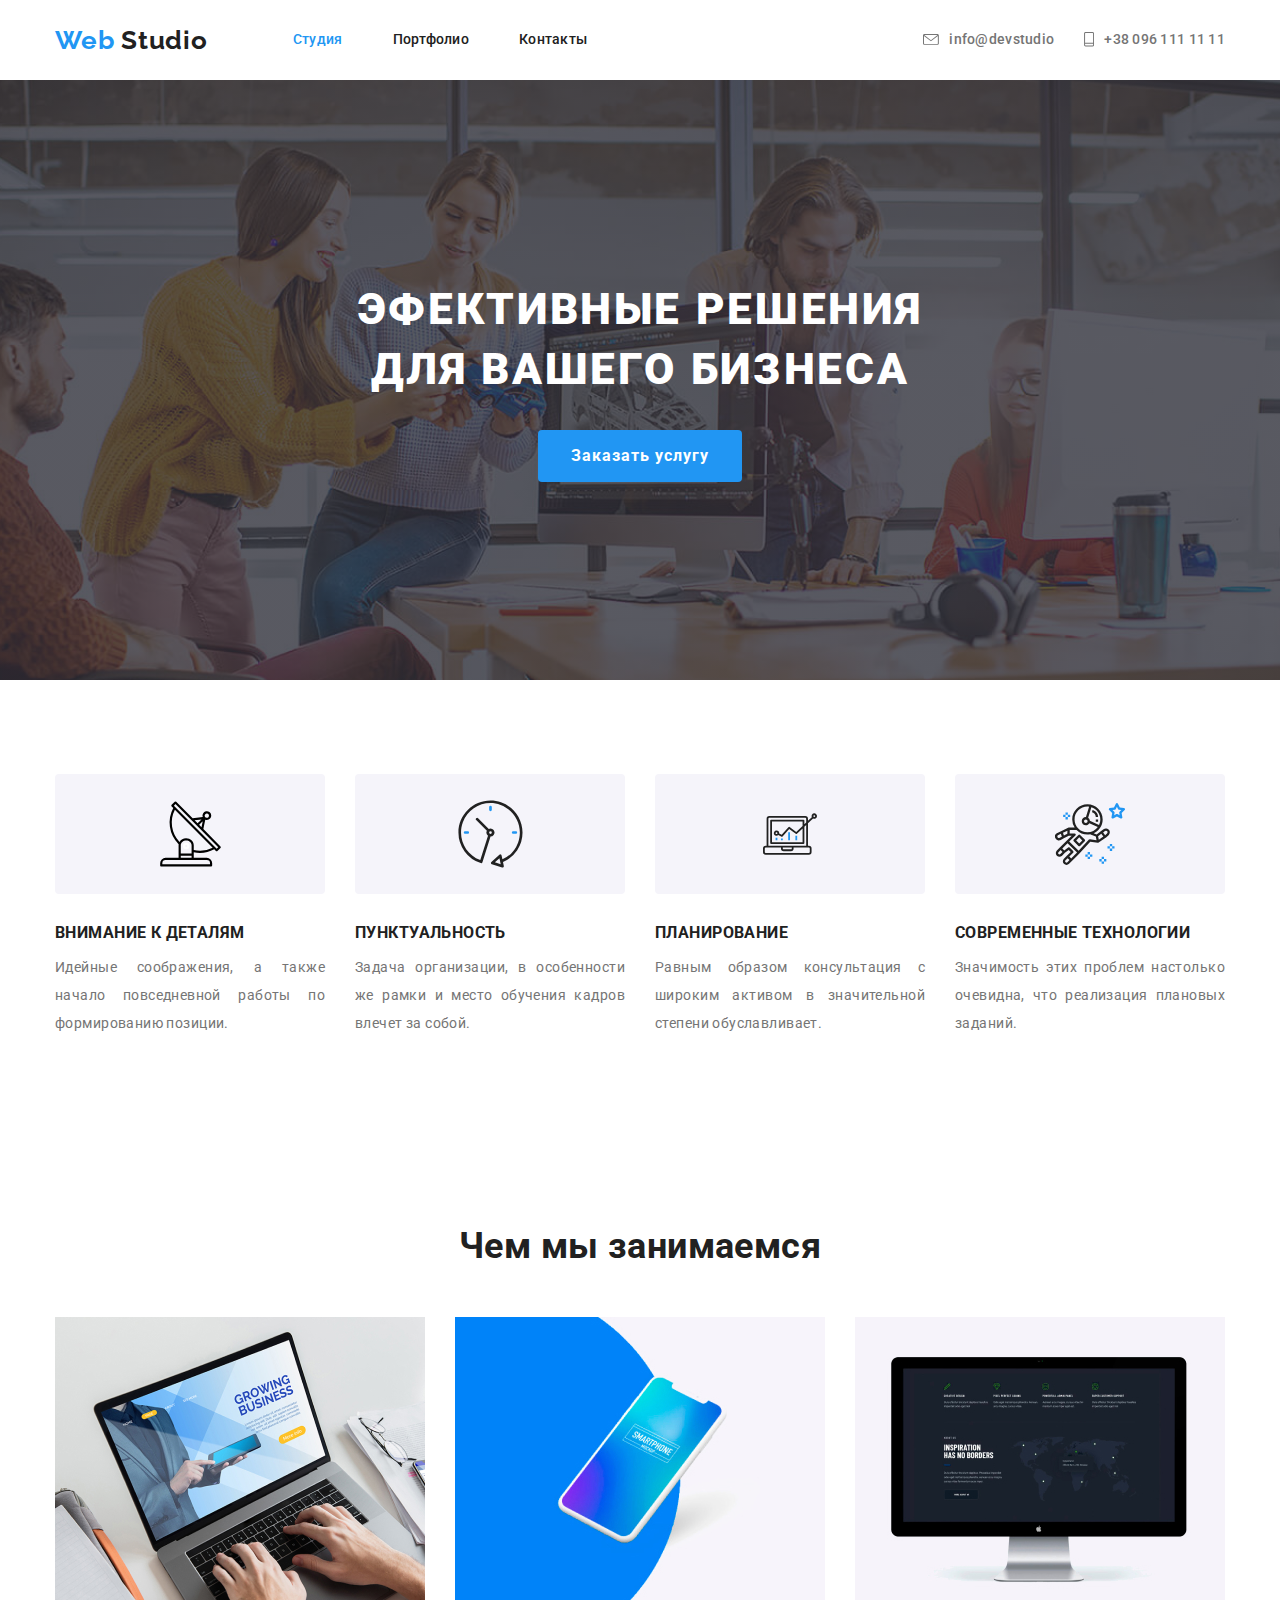
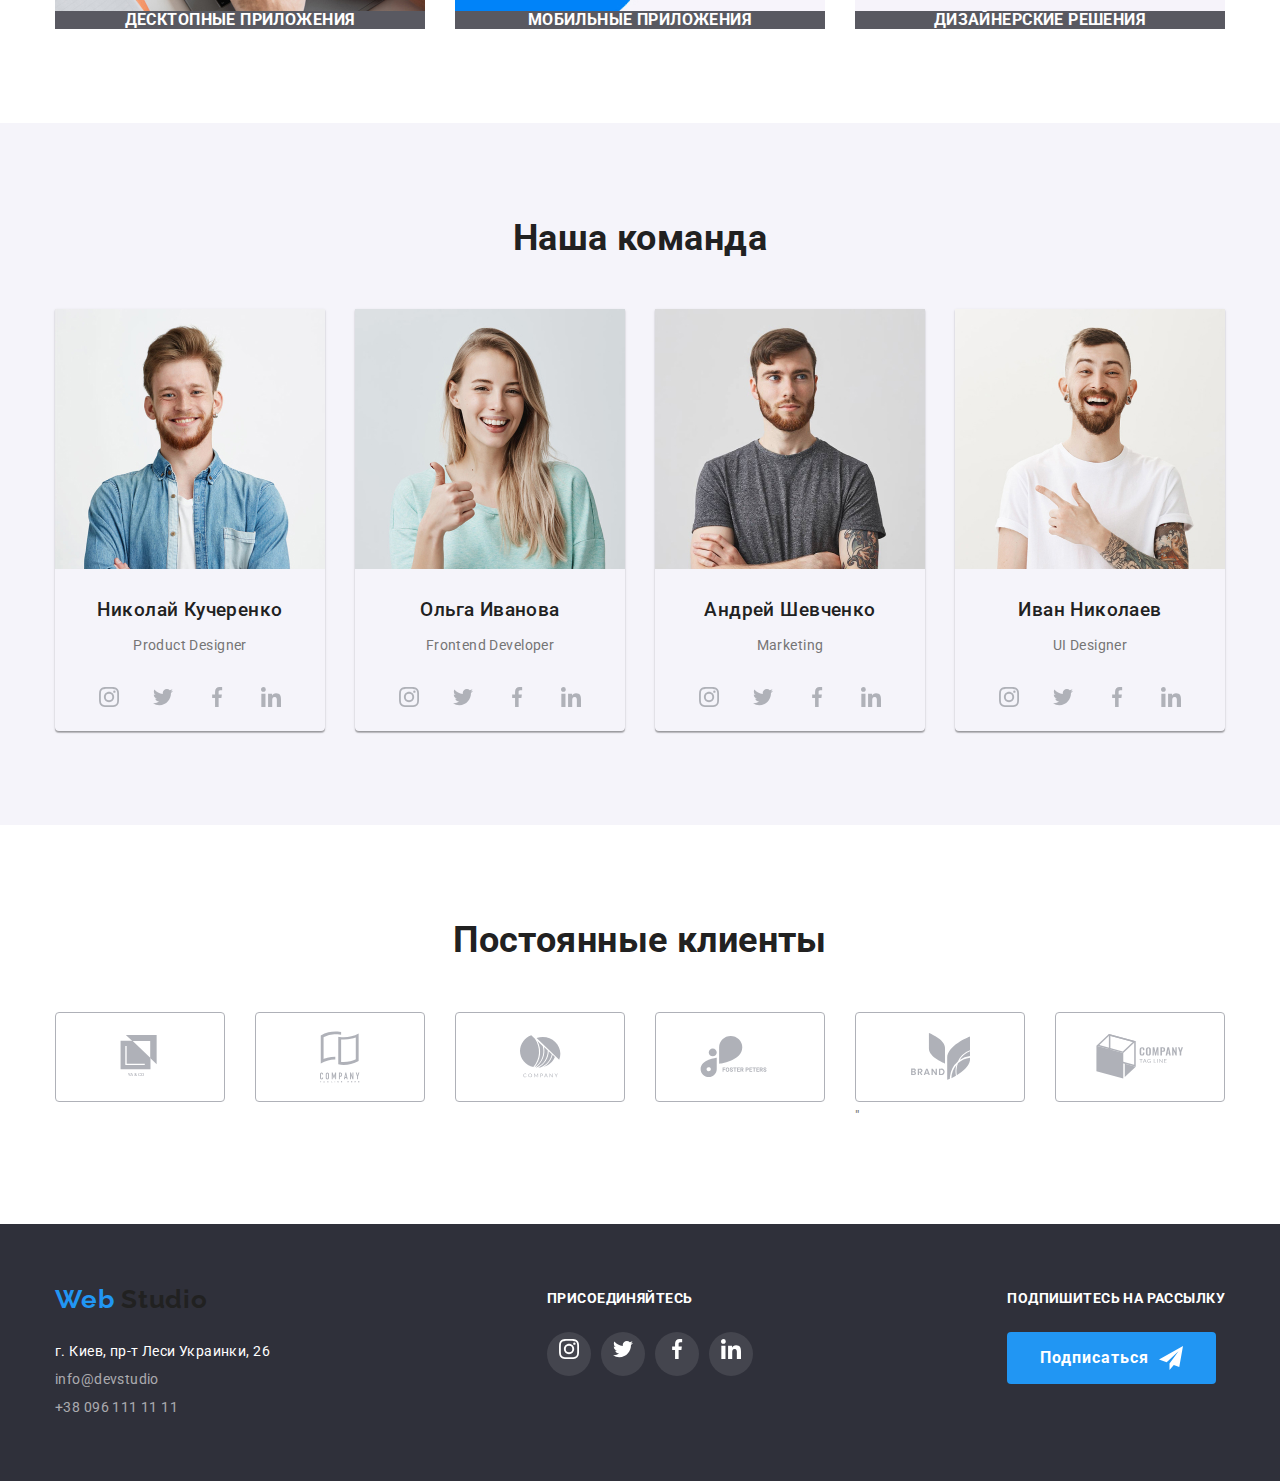
==== index.html @ 71589975 "Работа с растровой и векторной графикой" ====
<!DOCTYPE html>
<html lang="ru">
  <head>
    <meta charset="UTF-8" />
    <meta name="viewport" content="width=device-width, initial-scale=1.0" />
    <title>Document</title>
    <link
      href="https://fonts.googleapis.com/css2?family=Raleway:wght@700&family=Roboto:wght@400;500;700;900&display=swap"
      rel="stylesheet"
    />
    <link
      rel="stylesheet"
      href="https://cdnjs.cloudflare.com/ajax/libs/modern-normalize/0.6.0/modern-normalize.min.css"
    />
    <link rel="stylesheet" href="./css/styles.css" />
  </head>
  <body>
    <header class="page-header">
      <div class="container-nav">
        <nav class="nav-display">
          <a href="./index.html" class="logo"
            ><span class="logo-accent">Web</span> Studio</a
          >
          <ul class="site-nav list">
            <li class="item">
              <a href="./index.html" class="link current">Студия</a>
            </li>
            <li class="item">
              <a href="./portfolio.html" class="link">Портфолио</a>
            </li>
            <li class="item"><a href="" class="link">Контакты</a></li>
          </ul>
        </nav>

        <ul class="connect list">
          <li class="item-connect">
            <a href="mailto:info@devstudio" class="connect-link">
              <svg class="con-icon" width="16" height="11">
                <use href="./img/symbol-defs.svg#icon-envelope"></use>
              </svg>
              info@devstudio
            </a>
          </li>
          <li class="item-connect">
            <a href="tel:+380961111111" class="connect-link">
              <svg class="con-icon" width="10" height="15">
                <use href="./img/symbol-defs.svg#icon-vector"></use>
              </svg>
              +38 096 111 11 11
            </a>
          </li>
        </ul>
      </div>
    </header>

    <main>
      <section class="hero">
        <h1 class="hero-title">
          ЭФЕКТИВНЫЕ РЕШЕНИЯ<br />
          ДЛЯ ВАШЕГО БИЗНЕСА
        </h1>
        <a href="" class="button">Заказать услугу</a>
      </section>

      <section class="section">
        <div class="container">
          
         <h2 class="visually-hidden">НАШИ ПРИНЦИПЫ</h2>
          <ul class="principles list">
            <li class="item">
              <div class="principles-rectangle">
              <svg width="65" height="70">
                <use href="./img/symbol-defs.svg#icon-antenna1"></use>
              </svg>
              </div>
              <!--<a href="" class="button-principles"
                ><img src="./img/antenna1.svg" alt="Иконка антены"
              /></a>-->
              <h3 class="principles-title">ВНИМАНИЕ К ДЕТАЛЯМ</h3>
              <p class="paragraph-justify">
                Идейные соображения, а также начало повседневной работы по
                формированию позиции.
              </p>
            </li>

            <li class="item">
              <div class="principles-rectangle">
                <svg width="67" height="70">
                  <use href="./img/symbol-defs.svg#icon-clock1" width="67" height="70"></use>
                </svg>
              </div>
              <!--<a href="" class="button-principles"
                ><img src="./img/clock1.svg" alt="Иконка часов"
              /></a>-->
              <h3 class="principles-title">ПУНКТУАЛЬНОСТЬ</h3>
              <p class="paragraph-justify">
                Задача организации, в особенности же рамки и место обучения
                кадров влечет за собой.
              </p>
            </li>

            <li class="item">
              <div class="principles-rectangle">
                <svg width="70" height="54">
                  <use href="./img/symbol-defs.svg#icon-diagram1"></use>
                </svg>
              </div>
              <!--<a href="" class="button-principles"
                ><img src="./img/diagram1.svg" alt="Иконка графика"
              /></a>-->
              <h3 class="principles-title">ПЛАНИРОВАНИЕ</h3>
              <p class="paragraph-justify">
                Равным образом консультация с широким активом в значительной
                степени обуславливает.
              </p>
            </li>
            <li class="item">
              <div class="principles-rectangle">
                <svg width="70" height="70">
                  <use href="./img/symbol-defs.svg#icon-astronaut1"></use>
                </svg>
              </div>
              <!--<a href="" class="button-principles"
                ><img src="./img/astronaut1.svg" alt="Иконка астронавта"
              /></a>-->
              <h3 class="principles-title">СОВРЕМЕННЫЕ ТЕХНОЛОГИИ</h3>
              <p class="paragraph-justify">
                Значимость этих проблем настолько очевидна, что реализация
                плановых заданий.
              </p>
            </li>
          </ul>
        </div>
      </section>

      <section class="section">
        <div class="container">
          <h2 class="section-title">Чем мы занимаемся</h2>

          <ul class="task list">
            <li class="item">
              <img
                src="./img/leptop.jpg"
                alt="Изображение компьютера"
                width="370"
              />
              <h3 class="task-title">ДЕСКТОПНЫЕ ПРИЛОЖЕНИЯ</h3>
            </li>
            <li class="item">
              <img
                src="./img/smartfone.jpg"
                alt="Изображение смартфона"
                width="370"
              />
              <h3 class="task-title">МОБИЛЬНЫЕ ПРИЛОЖЕНИЯ</h3>
            </li>
            <li class="item">
              <img
                src="./img/desktop.jpg"
                alt="Изображение монитора"
                width="370"
              />
              <h3 class="task-title">ДИЗАЙНЕРСКИЕ РЕШЕНИЯ</h3>
            </li>
          </ul>
        </div>
      </section>
      <div class="grey">
      <section class="section">
        
        <div class="container">
          <h2 class="section-title">Наша команда</h2>

          <ul class="employees list">
            <li class="item">
              <img
                src="./img/nikolay-kucherenko.jpg"
                alt="Фото Николая Кучеренко"
                width="270"
              />
              <h3 class="employees-title">Николай Кучеренко</h3>
              <p class="paragraph" lang="en">Product Designer</p>

              <ul class="social list">
                <li class="icon-fone">
                  <svg class="icon-social">
                    <use href="./img/symbol-defs.svg#icon-instagram"></use>
                  </svg>
                </li>
                <li class="icon-fone">
                  <svg class="icon-social">
                    <use href="./img/symbol-defs.svg#icon-twitter"></use>
                  </svg>
                </li>
                <li class="icon-fone">
                  <svg class="icon-social">
                    <use href="./img/symbol-defs.svg#icon-facebook"></use>
                  </svg>
                </li>
                <li class="icon-fone">
                  <svg class="icon-social">
                    <use href="./img/symbol-defs.svg#icon-linkedin"></use>
                  </svg>
                </li>
              </ul>
            </li>
            <li class="item">
              <img
                src="./img/olga_ivanova.jpg"
                alt="Фото Ольги Ивановой"
                width="270"
              />
              <h3 class="employees-title">Ольга Иванова</h3>
              <p class="paragraph" lang="en">Frontend Developer</p>
              <ul class="social list">
                <li class="icon-fone">
                  <svg class="icon-social">
                    <use href="./img/symbol-defs.svg#icon-instagram"></use>
                  </svg>
                </li>
                <li class="icon-fone">
                  <svg class="icon-social">
                    <use href="./img/symbol-defs.svg#icon-twitter"></use>
                  </svg>
                </li>
                <li class="icon-fone">
                  <svg class="icon-social">
                    <use href="./img/symbol-defs.svg#icon-facebook"></use>
                  </svg>
                </li>
                <li class="icon-fone">
                  <svg class="icon-social">
                    <use href="./img/symbol-defs.svg#icon-linkedin"></use>
                  </svg>
                </li>
              </ul>
            </li>
            <li class="item">
              <img
                src="./img/andrey_shevchenko.jpg"
                alt="Фото Андрея Шевченко"
                width="270"
              />
              <h3 class="employees-title">Андрей Шевченко</h3>
              <p class="paragraph" lang="en">Marketing</p>
              <ul class="social list">
                <li class="icon-fone">
                  <svg class="icon-social">
                    <use href="./img/symbol-defs.svg#icon-instagram"></use>
                  </svg>
                </li>
                <li class="icon-fone">
                  <svg class="icon-social">
                    <use href="./img/symbol-defs.svg#icon-twitter"></use>
                  </svg>
                </li>
                <li class="icon-fone">
                  <svg class="icon-social">
                    <use href="./img/symbol-defs.svg#icon-facebook"></use>
                  </svg>
                </li>
                <li class="icon-fone">
                  <svg class="icon-social">
                    <use href="./img/symbol-defs.svg#icon-linkedin"></use>
                  </svg>
                </li>
              </ul>
            </li>
            <li class="item">
              <img
                src="./img/ivan_nikolayev.jpg"
                alt="Фото Ивана Николаева"
                width="270"
              />
              <h3 lang="en" class="employees-title">Иван Николаев</h3>
              <p class="paragraph" lang="en">UI Designer</p>
              <ul class="social list">
                <li class="icon-fone">
                  <svg class="icon-social">
                    <use href="./img/symbol-defs.svg#icon-instagram"></use>
                  </svg>
                </li>
                <li class="icon-fone">
                  <svg class="icon-social">
                    <use href="./img/symbol-defs.svg#icon-twitter"></use>
                  </svg>
                </li>
                <li class="icon-fone">
                  <svg class="icon-social">
                    <use href="./img/symbol-defs.svg#icon-facebook"></use>
                  </svg>
                </li>
                <li class="icon-fone">
                  <svg class="icon-social">
                    <use href="./img/symbol-defs.svg#icon-linkedin"></use>
                  </svg>
                </li>
              </ul>
            </li>
          </ul>
      </div>
    </div>
      </section>

      <section class="section">
        <div class="container">
          <h2 class="section-title">Постоянные клиенты</h2>
          <ul class="clients list">
            <li>
              <a href="" class="button-clients"
                ><svg width="49" height="44">
                  <use href="./img/symbol-defs.svg#icon-logo1"></use>
                </svg>
              </a>
            </li>
            <li>
              <a href="" class="button-clients"
                ><svg width="40" height="52">
                  <use href="./img/symbol-defs.svg#icon-logo2"></use>
                </svg>
              </a>
            </li>
            <li>
              <a href="" class="button-clients"
                ><svg width="41" height="43">
                  <use href="./img/symbol-defs.svg#icon-logo3"></use>
                </svg>
              </a>
            </li>
            <li>
              <a href="" class="button-clients"
                ><svg width="80" height="42">
                  <use href="./img/symbol-defs.svg#icon-logo4"></use>
                </svg>
              </a>
            </li>
            <li>
              <a href="" class="button-clients"
                ><svg width="59" height="47">
                  <use href="./img/symbol-defs.svg#icon-logo5"></use>
                </svg> </a
              >"
            </li>
            <li>
              <a href="" class="button-clients"
                ><svg width="88" height="45">
                  <use href="./img/symbol-defs.svg#icon-logo6"></use>
                </svg>
              </a>
            </li>
          </ul>
        </div>
      </div>
      </section>
    </main>
    <footer class="footer">
      <div class="container">
        <div class="footer-main">
          <div>
            <a href="./index.html" class="logo"><span class="logo-accent">Web</span> Studio</a>
            <ul class="list">
              <li>
                <span class="adress">г. Киев, пр-т Леси Украинки, 26</span>
              </li>
              <li>
                <a href="mailto:info@devstudio" class="email">info@devstudio</a>
              </li>
              <li>
                <a href="tel:+380961111111" class="telefone">+38 096 111 11 11</a>
              </li>
            </ul>
          </div>
          <div>
            <span class="footer-invitation">ПРИСОЕДИНЯЙТЕСЬ</span>
            <ul class="list links">
              <li class="fone-links">
                <a href="" aria-label="Ссылка на Instagram">
                  <svg class="icon-links">
                    <use href="./img/symbol-defs.svg#icon-instagram"></use>
                  </svg>
                </a>
              </li>
              <li class="fone-links"><a href="" aria-label="Ссылка на Twitter">
                <svg class="icon-links">
                  <use href="./img/symbol-defs.svg#icon-twitter"></use>
                </svg>
              </a></li>
              <li class="fone-links"><a href="" aria-label="Ссылка на Facebook">
                <svg class="icon-links">
                  <use href="./img/symbol-defs.svg#icon-facebook"></use>
                </svg>
              </a></li>
              <li class="fone-links"><a href="" aria-label="Ссылка на Linkedin">
                <svg class="icon-links">
                  <use href="./img/symbol-defs.svg#icon-linkedin"></use>
                </svg>
              </a></li>
            </ul>
          </div>
          <div>
            <span class="footer-invitation">ПОДПИШИТЕСЬ НА РАССЫЛКУ</span>
            <ul class="sign list">
              <li>
                <!--Разметка формы в дальнейшем -->
              </li>
              <li><a href="" class="button-footer">Подписаться
              <svg class="icon-arrow">
                <use href="./img/symbol-defs.svg#icon-arrow"></use>
              </svg>
            </a>
              </li>
            </ul>
          </div>
        </div>
        <!--<p class="copyright list">2020 | Developed by GoIT Students</p>-->
      </div>
    </footer>
  </body>
</html>
---- css/styles.css ----
/*
основной цвет текста #757575
вторичный цвет текста #21212
цвет текста email и номера телефона(футер) rgba(255, 255, 255, 0.6)
белый цвет текста #ffffff
цвет акцента теста/фона #2196f3
цвет фона хедера #FFFFFF
цвет фона мэйна основной #E5E5E5
цвет фона мейна вторичный #F5F4FA
цвет фона футера #2F303A
цвет фона кнопки #2196F3
цвет текста кнопки #FFFFFF
цыет фона соцсетей футера rgba(255, 255, 255, 0.1);
*/
:root {
  --primary-text-color: #757575;
  --title-text-color: #212121;
  --footer-text-color: rgba(255, 255, 255, 0.6);
  --accent-text-color: #2196f3;
  --white-text-color: #ffffff;
  --bg-color-header: #ffffff;
  --bg-primary-color-main: #e5e5e5;
  --bg-secondary-color-main: #f5f4fa;
  --bg-color-footer: #2f303a;
  --bg-color-button: #2196f3;
  --text-color-button: #ffffff;
  --bg-color-social-footer: rgba(255, 255, 255, 0.1);
}
html {
  box-sizing: border-box;
}
/*
*,
*::before,
*::after {
  box-sizing: inherit;
}
*/
body {
  margin: 0;
  /*временно, чтобы видеть белый текст*/
  background-color: (var(--bg-color-header));
  color: var(--primary-text-color);
  font-family: Roboto, sans-serif;
  font-weight: 400;
  font-size: 14px;
  line-height: 2;
  letter-spacing: 0.03em;
}

a {
  text-decoration: none;
}
.container {
  width: 1200px;
  padding-left: 15px;
  padding-right: 15px;
  margin: 0 auto;
  /*outline: 2px solid tomato;*/
}

img {
  display: block;
  max-width: 100%;
  height: auto;
}

/*Класс сброса свойст*/
.list {
  padding: 0;
  margin: 0;
  list-style: none;
}

.visually-hidden {
  position: absolute;
  width: 1px;
  height: 1px;
  margin: -1px;
  border: 0;
  padding: 0;
  clip: rect(0 0 0 0);
  overflow: hidden;
}

/*Хедер*/
/*Лого*/
.logo {
  margin-right: 85px;
  color: var(--title-text-color);
  font-family: Raleway, sans-serif;
  font-weight: 700;
  font-size: 26px;
  line-height: 1.19;
  letter-spacing: 0.03em;
  text-decoration: none;
}

/*Лого акцент*/
.logo .logo-accent {
  color: var(--accent-text-color);
}

.page-header .container-nav {
  display: flex;
  align-items: center;
  width: 1200px;
  padding-left: 15px;
  padding-right: 15px;
  margin: 0 auto;
  /*outline: 2px solid tomato;*/
}

.nav-display {
  display: flex;
  align-items: center;
}

.site-nav .item + .item {
  margin-left: 50px;
}
.site-nav {
  display: flex;
}

/*Навигация сайта*/
.site-nav .link {
  display: block;
  padding-top: 32px;
  padding-bottom: 32px;

  color: var(--title-text-color);
  font-weight: 500;
  line-height: 1.14;
  letter-spacing: 0.02em;
  text-decoration: none;
}
.site-nav .link:hover,
.site-nav .link:focus {
  color: var(--accent-text-color);
}

.site-nav .current {
  color: var(--accent-text-color);
}
/*Обратная связь (телефон, емейл)*/
.connect {
  display: flex;
  margin-left: auto;
  align-items: center;
}

.connect .item-connect + .item-connect {
  margin-left: 30px;
}

.connect-link {
  display: flex;
  align-items: center;
}

.item-connect .connect-link {
  color: var(--primary-text-color);
  font-weight: 500;
  line-height: 1.14;
  letter-spacing: 0.02em;
  text-decoration: none;
  align-items: center;
}
.con-icon {
  margin-right: 10px;
}
.connect-link:hover,
.connect-link:focus {
  --color3: #2196f3;
  --color6: #2196f3;
  color: var(--accent-text-color);
}

/*Мейн*/
/*Герой*/

.hero {
  display: block;
  max-width: 1600px;
  height: 600px;
  margin-left: auto;
  margin-right: auto;

  background-image: linear-gradient(
      to right,
      rgba(47, 48, 58, 0.8),
      rgba(47, 48, 58, 0.8)
    ),
    url('../img/Header.jpg');
  background-repeat: no-repeat;
  background-position: center;
  background-size: cover;
  background-color: dimgray;
  text-align: center;
}
.hero .hero-title {
  margin-top: 0;
  margin-bottom: 30px;
  padding-top: 200px;
  color: var(--white-text-color);
  font-weight: 900;
  font-size: 44px;
  line-height: 1.36;
  letter-spacing: 0.06em;
}
/*Секция*/

.section {
  padding-top: 94px;
  padding-bottom: 94px;
}

/*Наши принципы*/
.principles {
  display: flex;
}

.principles .item {
  width: calc((100% - 90px) / 4);
  margin-right: 30px;
}

.principles .item:last-child {
  margin-right: 0;
}

/*Фон принципов*/
.principles-rectangle {
  display: flex;
  align-items: center;
  justify-content: center;
  width: 270px;
  height: 120px;
  background-color: var(--bg-secondary-color-main);
  border-radius: 4px;
}

/*Принципы через ::before*/
/*.principles .item::before {
  display: block;
  content: '';
  height: 120px;
  background-color: var(--bg-secondary-color-main);
  background-repeat: no-repeat;
  background-position: center;
}*/

/*.icon-anten::before {
  background-image: url('../img/antenna1.svg');
}*/
/*.item:nth-child(1)::before {
  background-image: url('../img/antenna1.svg');
}*/

/*.icon-clock::before {
  background-image: url('../img/clock1.svg');
}*/

/*.icon-diagram::before {
  background-image: url('../img/diagram1.svg');
}*/

/*.icon-astronaut::before {
  background-image: url('../img/astronaut1.svg');
}*/

.principles .principles-title {
  margin-top: 30px;
  margin-bottom: 0;
  color: var(--title-text-color);
  font-weight: 700;
  line-height: 1.14;
}
/*
.principles .button-principles:hover,
.principles .button-principles:focus {
  background: var(--bg-color-button);
}
*/
.paragraph-justify {
  margin-top: 10px;
  margin-bottom: 0;
  text-align: justify;
}
/*Заголовок секций мейна*/
.section .section-title {
  margin-top: 0;
  margin-bottom: 50px;
  color: var(--title-text-color);
  font-weight: 700;
  font-size: 36px;
  line-height: 1.17;
  text-align: center;
}
/*Чем мы занимаемся*/
.section .task {
  display: flex;
}

.task .item {
  width: calc((100% - 60px) / 3);
  margin-right: 30px;
}

.task .item:last-child {
  margin-right: 0;
}

.task .task-title {
  margin-top: 0;
  margin-bottom: 0;
  color: var(--white-text-color);
  background-color: rgba(47, 48, 58, 0.8);
  font-weight: 700;
  line-height: 1.14;
  text-decoration: none;
  text-align: center;
}

/*Сотрудники*/
/*Серый фон секции сотрудников*/
.grey {
  background-color: var(--bg-secondary-color-main);
}

.employees {
  display: flex;
}

.employees .item {
  width: calc((100% - 90px) / 4);
  margin-right: 30px;
  height: 422px;
  box-shadow: 0px 2px 1px rgba(0, 0, 0, 0.2), 0px 1px 1px rgba(0, 0, 0, 0.14),
    0px 1px 3px rgba(0, 0, 0, 0.12);
  border-radius: 0px 0px 4px 4px;
}

.employees .item:last-child {
  margin-right: 0;
}

.employees .employees-title {
  margin-top: 30px;
  margin-bottom: 0;
  color: var(--title-text-color);
  font-weight: 500;
  font-size: 19px;
  line-height: 1.14;
  text-align: center;
}

.social {
  display: flex;
  justify-content: center;
  margin: 16px 0;
}

.social li {
  margin-right: 10px;
}

.social li:last-child {
  margin-right: 0;
}

.icon-social {
  width: 20px;
  height: 20px;
}

.icon-fone {
  display: flex;
  justify-content: center;
  align-items: center;
  width: 44px;
  height: 44px;
  cursor: pointer;
  border-radius: 50%;
}

.icon-fone:hover,
.icon-fone:focus {
  background-color: var(--bg-color-button);
  --color5: #ffffff;
}

.paragraph {
  margin-top: 10px;
  margin-bottom: 0;
  text-align: center;
}
/*Клиенты*/
.clients {
  display: flex;
  justify-content: space-between;
}

/*Кнопка*/
.button {
  display: inline-flex;
  border-radius: 4px;
  padding: 10px 32px;
  min-width: 200px;
  color: var(--text-color-button);
  background-color: var(--bg-color-button);
  border: 1px solid transparent;
  font-family: inherit;
  font-weight: 700;
  font-size: 16px;
  line-height: 1.88;
  letter-spacing: 0.06em;
  text-decoration: none;
  text-align: center;
}
/*
.button-principles {
  display: flex;
  justify-content: center;
  align-items: center;
  border-radius: 4px;
  min-width: 270px;
  min-height: 120px;
  background-color: var(--bg-secondary-color-main);
  border: 1px solid transparent;
}
*/
/*Кнопка клиента фон*/
.button-clients {
  display: flex;
  justify-content: center;
  align-items: center;
  border-radius: 4px;
  min-width: 170px;
  min-height: 90px;
  background-color: var(--text-color-button);
  border: 1px solid #afb1b8;
}

/*Кнопка клиента лого*/

.button-clients:hover,
.button-clients:focus {
  --color5: #2196f3;
  border: 1px solid #2196f3;
}

/*Футер*/
.footer {
  max-width: 1600px;
  margin-left: auto;
  margin-right: auto;
  padding-top: 60px;
  padding-bottom: 60px;

  background-color: var(--bg-color-footer);
}
.footer-main {
  display: flex;
  justify-content: space-between;
}
.adress {
  display: block;
  margin-top: 20px;
  color: var(--white-text-color);
  text-decoration: none;
}

.email {
  color: var(--footer-text-color);
  text-decoration: none;
}
.telefone {
  color: var(--footer-text-color);
  text-decoration: none;
}

.footer-invitation {
  margin-top: 0;
  margin-bottom: 20px;
  color: var(--white-text-color);
  font-weight: 700;
  line-height: 1.14;
}
/*.copyright {
  color: var(--footer-text-color);
  font-size: 12px;
  line-height: 2;
  text-align: center;
}*/

.links {
  display: flex;
  margin-top: 20px;
}

.fone-links {
  display: flex;
  align-items: center;
  justify-content: center;
  margin-right: 10px;
  padding: 0;
}
.fone-links:last-child {
  margin: 0;
}
.links .fone-links {
  width: 44px;
  height: 44px;
  border-radius: 50%;
  background-color: var(--bg-color-social-footer);
}

.fone-links:hover {
  background-color: var(--bg-color-button);
}

.fone-links .icon-links {
  width: 20px;
  height: 20px;
  --color5: #ffffff;
}

.sign {
  display: flex;
  margin-top: 20px;
}

.button-footer {
  display: flex;
  border-radius: 4px;
  padding: 10px 32px;
  min-width: 200px;
  color: var(--text-color-button);
  background-color: var(--bg-color-button);
  border: 1px solid transparent;
  font-family: inherit;
  font-weight: 700;
  font-size: 16px;
  line-height: 1.88;
  letter-spacing: 0.06em;
  text-decoration: none;
  align-items: center;
}

.icon-arrow {
  width: 24px;
  height: 24px;
  margin-left: 10px;
}

/*Портфолио*/

.caption {
  padding-top: 94px;
  padding-bottom: 25px;
}

.catalog {
  display: flex;
  justify-content: center;
}

.catalog li {
  margin-right: 8px;
}
.catalog li:last-child {
  margin-right: 0;
}
.catalog-scroll {
  padding: 6px 22px;
  font-weight: 500;
  font-size: 16px;
  line-height: 1.63;
  border: none;
  border-radius: 4px;
}
.catalog .catalog-scroll:hover,
.catalog .catalog-scroll:focus {
  color: var(--text-color-button);
  background-color: var(--accent-text-color);
  box-shadow: 0px 2px 2px rgba(0, 0, 0, 0.12), 0px 1px 2px rgba(0, 0, 0, 0.08),
    0px 3px 1px rgba(0, 0, 0, 0.1);
}

.section-exampl {
  padding-top: 25px;
  padding-bottom: 94px;
}

.examples {
  display: flex;
  flex-wrap: wrap;
}

.examples .item {
  /*width: 370px;*/
  width: calc((100% - 60px) / 3);
  height: 404px;
  margin-right: 30px;
  margin-bottom: 30px;
}

.examples .item:nth-child(3n) {
  margin-right: 0;
}

.examples .item:nth-last-child(-n + 3) {
  margin-bottom: 0;
}

.examples .item:hover,
.examples .item:focus {
  box-shadow: 1px 4px 6px rgba(0, 0, 0, 0.16), 0px 4px 4px rgba(0, 0, 0, 0.06),
    0px 1px 1px rgba(0, 0, 0, 0.12);
}

.examples .examples-title {
  margin-top: 20px;
  margin-bottom: 0;
  margin-left: 24px;
  color: var(--title-text-color);
  text-decoration: none;
}

.examples .examples-subscribe {
  margin-top: 4px;
  margin-bottom: 0;
  margin-left: 24px;

  color: var(--primary-text-color);
  font-size: 16px;
  line-height: 1.87;
  text-decoration: none;
}

.examples .examples-text {
  margin-top: 0;
  margin-bottom: 0;
  color: var(--white-text-color);
  font-size: 18px;
  line-height: 1.56;
  text-decoration: none;
  outline: 1px solid black;
}
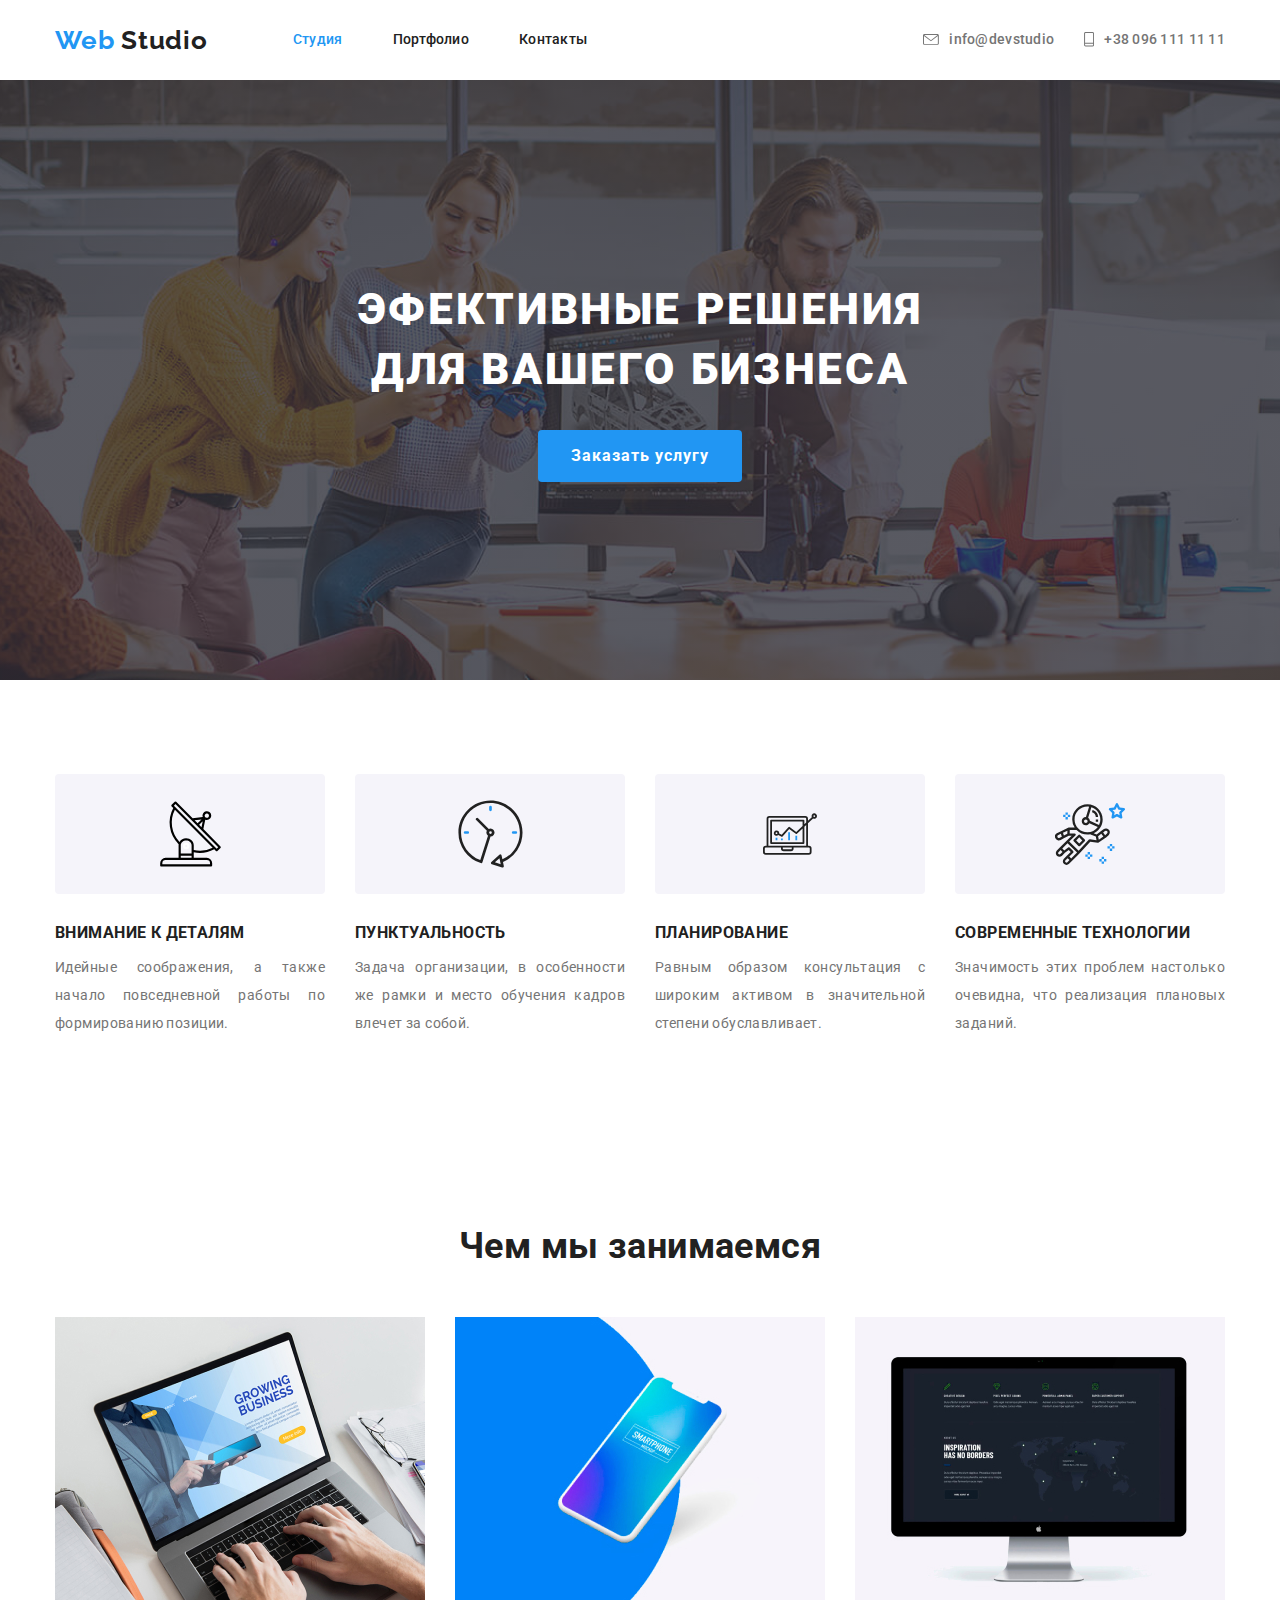
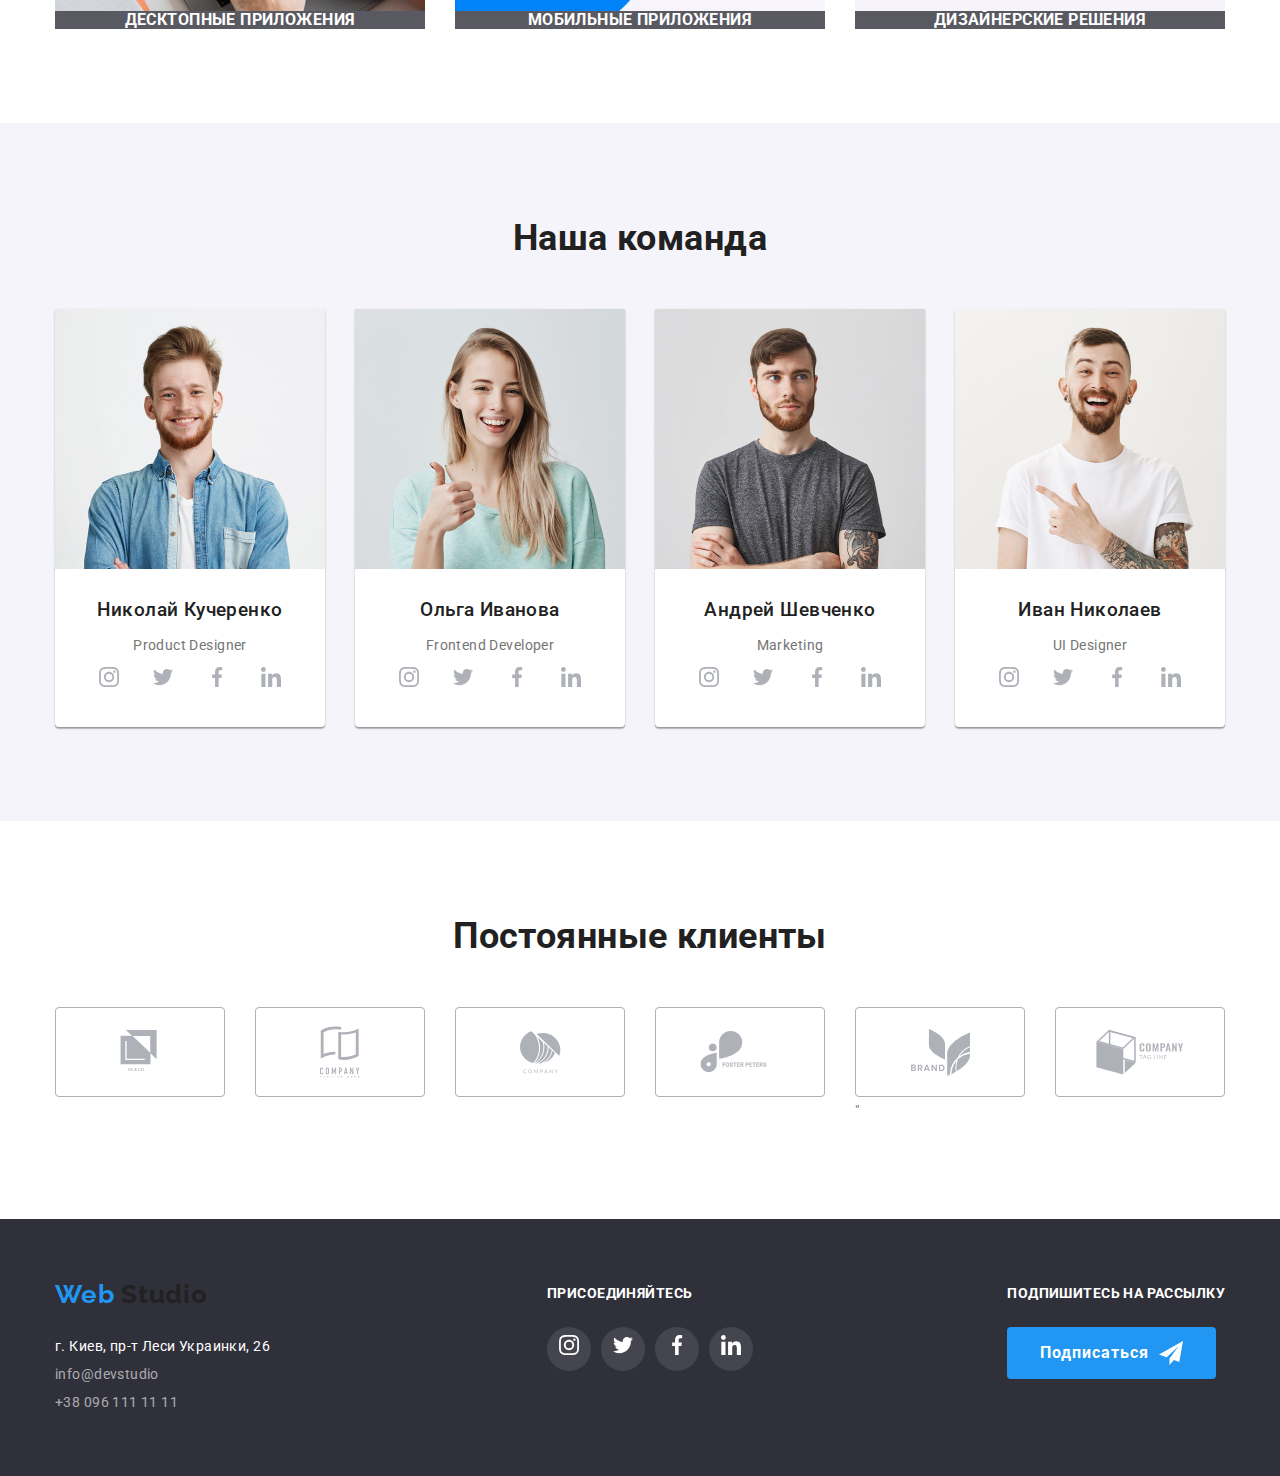
==== commit d76edf70: "Корректировка" ====
--- a/index.html
+++ b/index.html
@@ -183,24 +183,32 @@
 
               <ul class="social list">
                 <li class="icon-fone">
+                  <a href="">
                   <svg class="icon-social">
                     <use href="./img/symbol-defs.svg#icon-instagram"></use>
                   </svg>
-                </li>
-                <li class="icon-fone">
+                  </a>
+                </li>
+                <li class="icon-fone">
+                  <a href="">
                   <svg class="icon-social">
                     <use href="./img/symbol-defs.svg#icon-twitter"></use>
                   </svg>
-                </li>
-                <li class="icon-fone">
+                  </a>
+                </li>
+                <li class="icon-fone">
+                  <a href="">
                   <svg class="icon-social">
                     <use href="./img/symbol-defs.svg#icon-facebook"></use>
                   </svg>
-                </li>
-                <li class="icon-fone">
+                  </a>
+                </li>
+                <li class="icon-fone">
+                  <a href="">
                   <svg class="icon-social">
                     <use href="./img/symbol-defs.svg#icon-linkedin"></use>
                   </svg>
+                </a>
                 </li>
               </ul>
             </li>
@@ -214,24 +222,32 @@
               <p class="paragraph" lang="en">Frontend Developer</p>
               <ul class="social list">
                 <li class="icon-fone">
-                  <svg class="icon-social">
-                    <use href="./img/symbol-defs.svg#icon-instagram"></use>
-                  </svg>
-                </li>
-                <li class="icon-fone">
-                  <svg class="icon-social">
-                    <use href="./img/symbol-defs.svg#icon-twitter"></use>
-                  </svg>
-                </li>
-                <li class="icon-fone">
-                  <svg class="icon-social">
-                    <use href="./img/symbol-defs.svg#icon-facebook"></use>
-                  </svg>
-                </li>
-                <li class="icon-fone">
-                  <svg class="icon-social">
-                    <use href="./img/symbol-defs.svg#icon-linkedin"></use>
-                  </svg>
+                  <a href="">
+                    <svg class="icon-social">
+                      <use href="./img/symbol-defs.svg#icon-instagram"></use>
+                    </svg>
+                  </a>
+                </li>
+                <li class="icon-fone">
+                  <a href="">
+                    <svg class="icon-social">
+                      <use href="./img/symbol-defs.svg#icon-twitter"></use>
+                    </svg>
+                  </a>
+                </li>
+                <li class="icon-fone">
+                  <a href="">
+                    <svg class="icon-social">
+                      <use href="./img/symbol-defs.svg#icon-facebook"></use>
+                    </svg>
+                  </a>
+                </li>
+                <li class="icon-fone">
+                  <a href="">
+                    <svg class="icon-social">
+                      <use href="./img/symbol-defs.svg#icon-linkedin"></use>
+                    </svg>
+                  </a>
                 </li>
               </ul>
             </li>
@@ -245,24 +261,32 @@
               <p class="paragraph" lang="en">Marketing</p>
               <ul class="social list">
                 <li class="icon-fone">
-                  <svg class="icon-social">
-                    <use href="./img/symbol-defs.svg#icon-instagram"></use>
-                  </svg>
-                </li>
-                <li class="icon-fone">
-                  <svg class="icon-social">
-                    <use href="./img/symbol-defs.svg#icon-twitter"></use>
-                  </svg>
-                </li>
-                <li class="icon-fone">
-                  <svg class="icon-social">
-                    <use href="./img/symbol-defs.svg#icon-facebook"></use>
-                  </svg>
-                </li>
-                <li class="icon-fone">
-                  <svg class="icon-social">
-                    <use href="./img/symbol-defs.svg#icon-linkedin"></use>
-                  </svg>
+                  <a href="">
+                    <svg class="icon-social">
+                      <use href="./img/symbol-defs.svg#icon-instagram"></use>
+                    </svg>
+                  </a>
+                </li>
+                <li class="icon-fone">
+                  <a href="">
+                    <svg class="icon-social">
+                      <use href="./img/symbol-defs.svg#icon-twitter"></use>
+                    </svg>
+                  </a>
+                </li>
+                <li class="icon-fone">
+                  <a href="">
+                    <svg class="icon-social">
+                      <use href="./img/symbol-defs.svg#icon-facebook"></use>
+                    </svg>
+                  </a>
+                </li>
+                <li class="icon-fone">
+                  <a href="">
+                    <svg class="icon-social">
+                      <use href="./img/symbol-defs.svg#icon-linkedin"></use>
+                    </svg>
+                  </a>
                 </li>
               </ul>
             </li>
@@ -276,24 +300,32 @@
               <p class="paragraph" lang="en">UI Designer</p>
               <ul class="social list">
                 <li class="icon-fone">
-                  <svg class="icon-social">
-                    <use href="./img/symbol-defs.svg#icon-instagram"></use>
-                  </svg>
-                </li>
-                <li class="icon-fone">
-                  <svg class="icon-social">
-                    <use href="./img/symbol-defs.svg#icon-twitter"></use>
-                  </svg>
-                </li>
-                <li class="icon-fone">
-                  <svg class="icon-social">
-                    <use href="./img/symbol-defs.svg#icon-facebook"></use>
-                  </svg>
-                </li>
-                <li class="icon-fone">
-                  <svg class="icon-social">
-                    <use href="./img/symbol-defs.svg#icon-linkedin"></use>
-                  </svg>
+                  <a href="">
+                    <svg class="icon-social">
+                      <use href="./img/symbol-defs.svg#icon-instagram"></use>
+                    </svg>
+                  </a>
+                </li>
+                <li class="icon-fone">
+                  <a href="">
+                    <svg class="icon-social">
+                      <use href="./img/symbol-defs.svg#icon-twitter"></use>
+                    </svg>
+                  </a>
+                </li>
+                <li class="icon-fone">
+                  <a href="">
+                    <svg class="icon-social">
+                      <use href="./img/symbol-defs.svg#icon-facebook"></use>
+                    </svg>
+                  </a>
+                </li>
+                <li class="icon-fone">
+                  <a href="">
+                    <svg class="icon-social">
+                      <use href="./img/symbol-defs.svg#icon-linkedin"></use>
+                    </svg>
+                  </a>
                 </li>
               </ul>
             </li>
--- a/css/styles.css
+++ b/css/styles.css
@@ -336,10 +336,12 @@
 .employees .item {
   width: calc((100% - 90px) / 4);
   margin-right: 30px;
-  height: 422px;
+  padding-bottom: 24px;
+  /*height: 422px;*/
   box-shadow: 0px 2px 1px rgba(0, 0, 0, 0.2), 0px 1px 1px rgba(0, 0, 0, 0.14),
     0px 1px 3px rgba(0, 0, 0, 0.12);
   border-radius: 0px 0px 4px 4px;
+  background-color: var(--bg-color-header);
 }
 
 .employees .item:last-child {
@@ -359,7 +361,7 @@
 .social {
   display: flex;
   justify-content: center;
-  margin: 16px 0;
+  /*margin: 16px 0;*/
 }
 
 .social li {
@@ -557,14 +559,10 @@
 
 /*Портфолио*/
 
-.caption {
-  padding-top: 94px;
-  padding-bottom: 25px;
-}
-
 .catalog {
   display: flex;
   justify-content: center;
+  padding-bottom: 50px;
 }
 
 .catalog li {
@@ -589,11 +587,6 @@
     0px 3px 1px rgba(0, 0, 0, 0.1);
 }
 
-.section-exampl {
-  padding-top: 25px;
-  padding-bottom: 94px;
-}
-
 .examples {
   display: flex;
   flex-wrap: wrap;
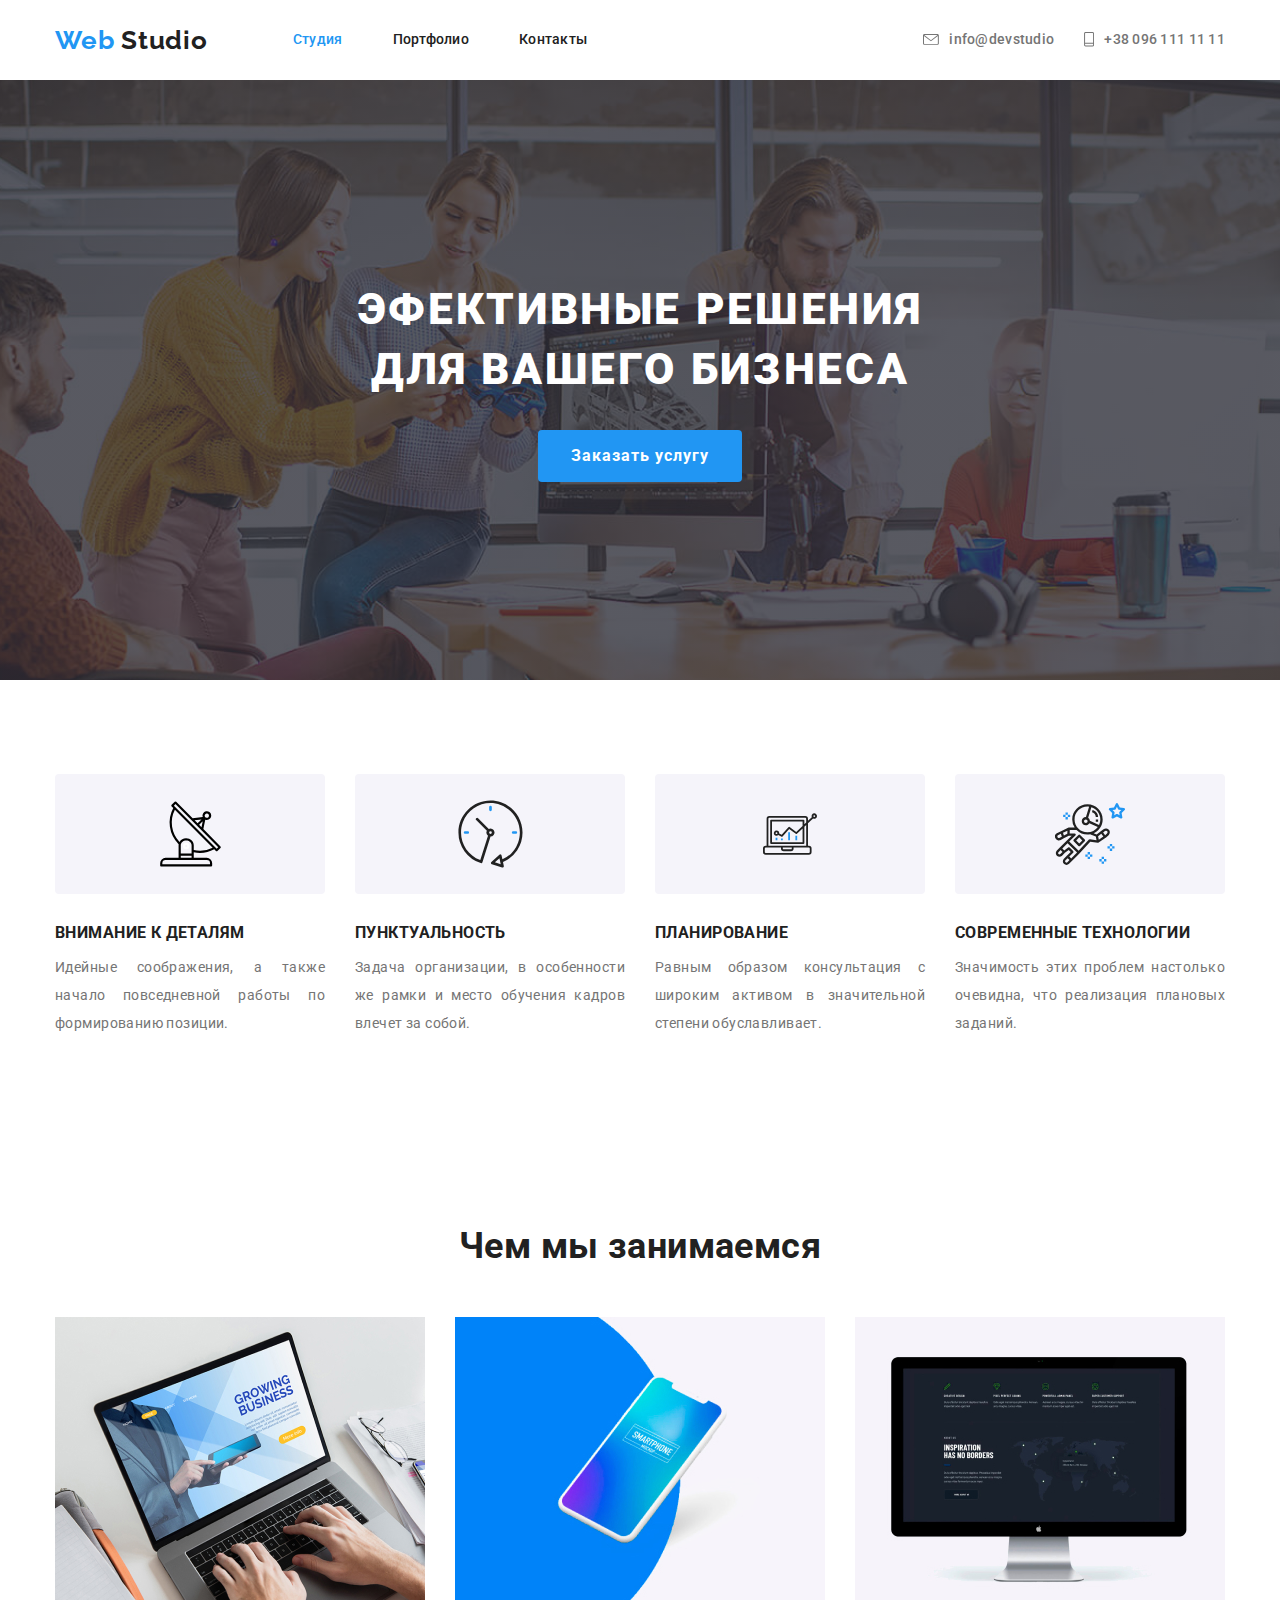
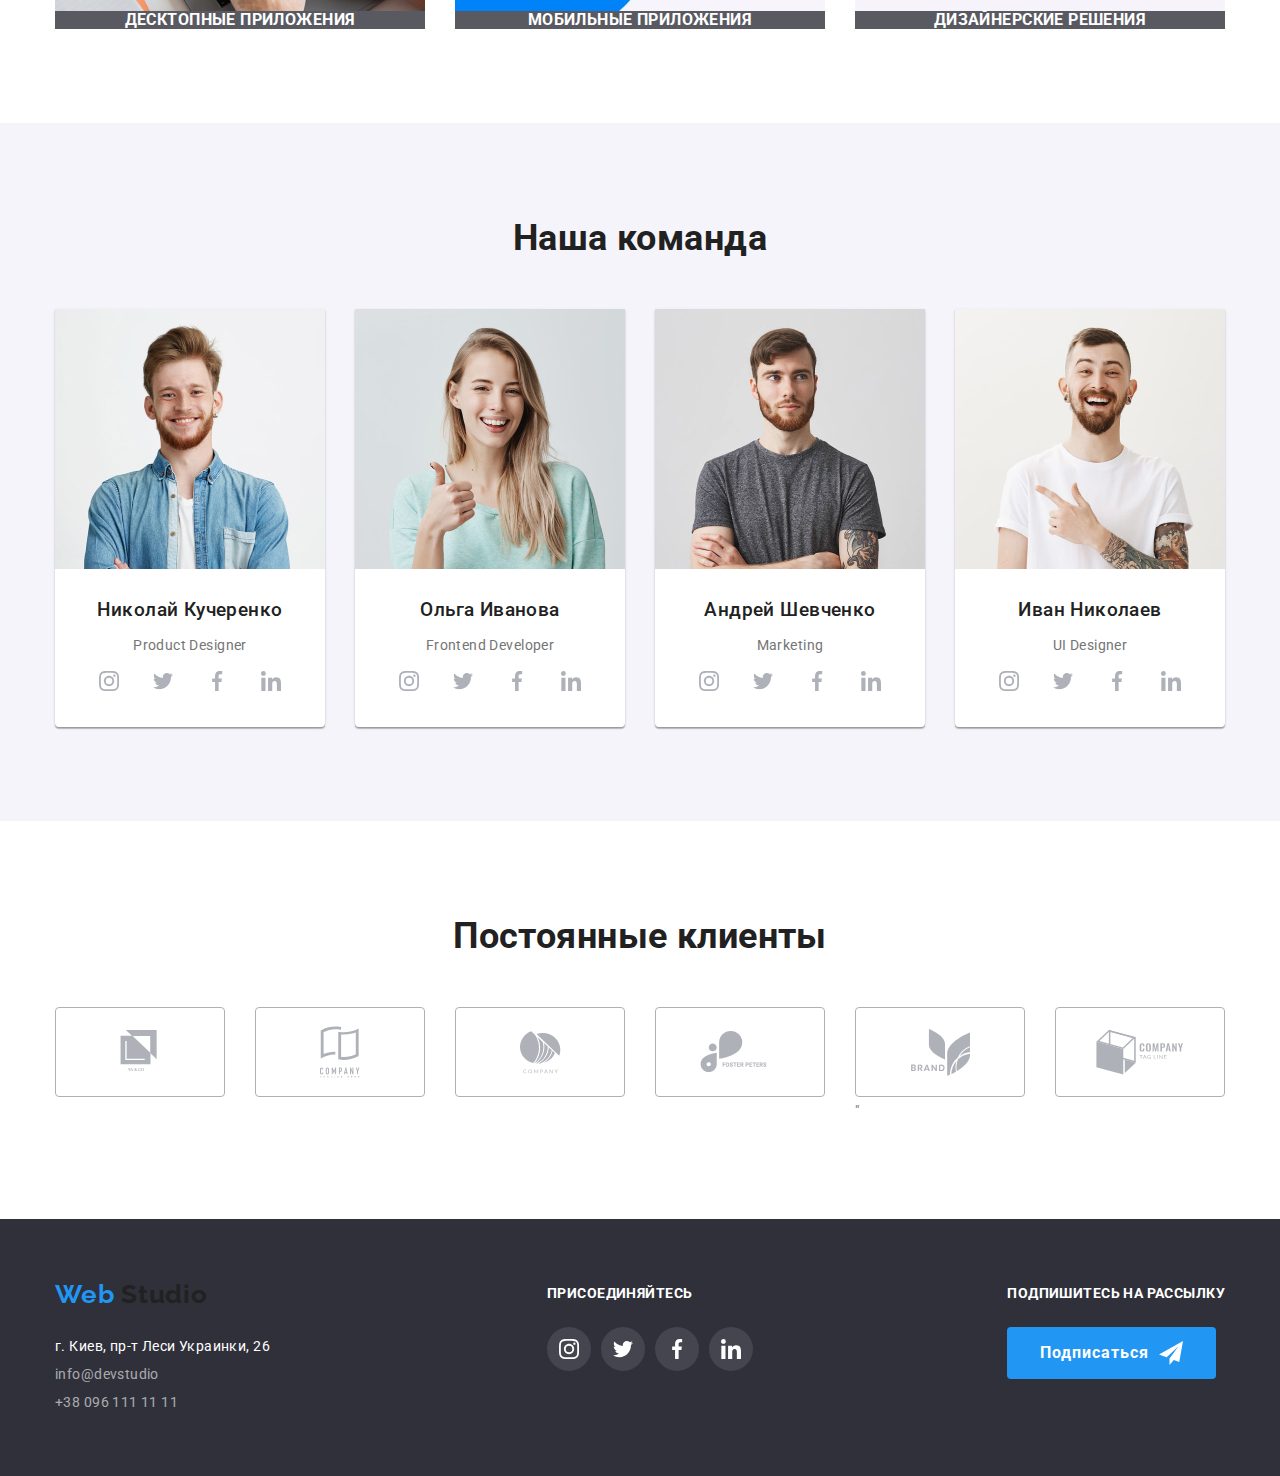
==== commit 2212d343: "Исправлены иконки соцсетей" ====
--- a/index.html
+++ b/index.html
@@ -165,8 +165,8 @@
           </ul>
         </div>
       </section>
-      <div class="grey">
-      <section class="section">
+      
+      <section class="section grey">
         
         <div class="container">
           <h2 class="section-title">Наша команда</h2>
@@ -183,32 +183,32 @@
 
               <ul class="social list">
                 <li class="icon-fone">
-                  <a href="">
-                  <svg class="icon-social">
-                    <use href="./img/symbol-defs.svg#icon-instagram"></use>
-                  </svg>
-                  </a>
-                </li>
-                <li class="icon-fone">
-                  <a href="">
-                  <svg class="icon-social">
-                    <use href="./img/symbol-defs.svg#icon-twitter"></use>
-                  </svg>
-                  </a>
-                </li>
-                <li class="icon-fone">
-                  <a href="">
-                  <svg class="icon-social">
-                    <use href="./img/symbol-defs.svg#icon-facebook"></use>
-                  </svg>
-                  </a>
-                </li>
-                <li class="icon-fone">
-                  <a href="">
-                  <svg class="icon-social">
-                    <use href="./img/symbol-defs.svg#icon-linkedin"></use>
-                  </svg>
-                </a>
+                  <a href="" class="icon-social">
+                    <svg width="20" height="20">
+                      <use href="./img/symbol-defs.svg#icon-instagram"></use>
+                    </svg>
+                  </a>
+                </li>
+                <li class="icon-fone">
+                  <a href="" class="icon-social">
+                    <svg width="20" height="20">
+                      <use href="./img/symbol-defs.svg#icon-twitter"></use>
+                    </svg>
+                  </a>
+                </li>
+                <li class="icon-fone">
+                  <a href="" class="icon-social">
+                    <svg width="20" height="20">
+                      <use href="./img/symbol-defs.svg#icon-facebook"></use>
+                    </svg>
+                  </a>
+                </li>
+                <li class="icon-fone">
+                  <a href="" class="icon-social">
+                    <svg width="20" height="20">
+                      <use href="./img/symbol-defs.svg#icon-linkedin"></use>
+                    </svg>
+                  </a>
                 </li>
               </ul>
             </li>
@@ -222,29 +222,29 @@
               <p class="paragraph" lang="en">Frontend Developer</p>
               <ul class="social list">
                 <li class="icon-fone">
-                  <a href="">
-                    <svg class="icon-social">
+                  <a href="" class="icon-social">
+                    <svg width="20" height="20">
                       <use href="./img/symbol-defs.svg#icon-instagram"></use>
                     </svg>
                   </a>
                 </li>
                 <li class="icon-fone">
-                  <a href="">
-                    <svg class="icon-social">
+                  <a href="" class="icon-social">
+                    <svg width="20" height="20">
                       <use href="./img/symbol-defs.svg#icon-twitter"></use>
                     </svg>
                   </a>
                 </li>
                 <li class="icon-fone">
-                  <a href="">
-                    <svg class="icon-social">
+                  <a href="" class="icon-social">
+                    <svg width="20" height="20">
                       <use href="./img/symbol-defs.svg#icon-facebook"></use>
                     </svg>
                   </a>
                 </li>
                 <li class="icon-fone">
-                  <a href="">
-                    <svg class="icon-social">
+                  <a href="" class="icon-social">
+                    <svg width="20" height="20">
                       <use href="./img/symbol-defs.svg#icon-linkedin"></use>
                     </svg>
                   </a>
@@ -261,29 +261,29 @@
               <p class="paragraph" lang="en">Marketing</p>
               <ul class="social list">
                 <li class="icon-fone">
-                  <a href="">
-                    <svg class="icon-social">
+                  <a href="" class="icon-social">
+                    <svg width="20" height="20">
                       <use href="./img/symbol-defs.svg#icon-instagram"></use>
                     </svg>
                   </a>
                 </li>
                 <li class="icon-fone">
-                  <a href="">
-                    <svg class="icon-social">
+                  <a href="" class="icon-social">
+                    <svg width="20" height="20">
                       <use href="./img/symbol-defs.svg#icon-twitter"></use>
                     </svg>
                   </a>
                 </li>
                 <li class="icon-fone">
-                  <a href="">
-                    <svg class="icon-social">
+                  <a href="" class="icon-social">
+                    <svg width="20" height="20">
                       <use href="./img/symbol-defs.svg#icon-facebook"></use>
                     </svg>
                   </a>
                 </li>
                 <li class="icon-fone">
-                  <a href="">
-                    <svg class="icon-social">
+                  <a href="" class="icon-social">
+                    <svg width="20" height="20">
                       <use href="./img/symbol-defs.svg#icon-linkedin"></use>
                     </svg>
                   </a>
@@ -298,40 +298,40 @@
               />
               <h3 lang="en" class="employees-title">Иван Николаев</h3>
               <p class="paragraph" lang="en">UI Designer</p>
-              <ul class="social list">
-                <li class="icon-fone">
-                  <a href="">
-                    <svg class="icon-social">
-                      <use href="./img/symbol-defs.svg#icon-instagram"></use>
-                    </svg>
-                  </a>
-                </li>
-                <li class="icon-fone">
-                  <a href="">
-                    <svg class="icon-social">
-                      <use href="./img/symbol-defs.svg#icon-twitter"></use>
-                    </svg>
-                  </a>
-                </li>
-                <li class="icon-fone">
-                  <a href="">
-                    <svg class="icon-social">
-                      <use href="./img/symbol-defs.svg#icon-facebook"></use>
-                    </svg>
-                  </a>
-                </li>
-                <li class="icon-fone">
-                  <a href="">
-                    <svg class="icon-social">
-                      <use href="./img/symbol-defs.svg#icon-linkedin"></use>
-                    </svg>
-                  </a>
-                </li>
-              </ul>
+            <ul class="social list">
+              <li class="icon-fone">
+                <a href="" class="icon-social">
+                  <svg width="20" height="20">
+                    <use href="./img/symbol-defs.svg#icon-instagram"></use>
+                  </svg>
+                </a>
+              </li>
+              <li class="icon-fone">
+                <a href="" class="icon-social">
+                  <svg width="20" height="20">
+                    <use href="./img/symbol-defs.svg#icon-twitter"></use>
+                  </svg>
+                </a>
+              </li>
+              <li class="icon-fone">
+                <a href="" class="icon-social">
+                  <svg width="20" height="20">
+                    <use href="./img/symbol-defs.svg#icon-facebook"></use>
+                  </svg>
+                </a>
+              </li>
+              <li class="icon-fone">
+                <a href="" class="icon-social">
+                  <svg width="20" height="20">
+                    <use href="./img/symbol-defs.svg#icon-linkedin"></use>
+                  </svg>
+                </a>
+              </li>
+            </ul>
             </li>
           </ul>
       </div>
-    </div>
+    
       </section>
 
       <section class="section">
@@ -406,27 +406,33 @@
             <span class="footer-invitation">ПРИСОЕДИНЯЙТЕСЬ</span>
             <ul class="list links">
               <li class="fone-links">
-                <a href="" aria-label="Ссылка на Instagram">
-                  <svg class="icon-links">
+                <a href="" aria-label="Ссылка на Instagram" class="icon-links">
+                  <svg width="20" height="20">
                     <use href="./img/symbol-defs.svg#icon-instagram"></use>
                   </svg>
                 </a>
               </li>
-              <li class="fone-links"><a href="" aria-label="Ссылка на Twitter">
-                <svg class="icon-links">
-                  <use href="./img/symbol-defs.svg#icon-twitter"></use>
-                </svg>
-              </a></li>
-              <li class="fone-links"><a href="" aria-label="Ссылка на Facebook">
-                <svg class="icon-links">
-                  <use href="./img/symbol-defs.svg#icon-facebook"></use>
-                </svg>
-              </a></li>
-              <li class="fone-links"><a href="" aria-label="Ссылка на Linkedin">
-                <svg class="icon-links">
-                  <use href="./img/symbol-defs.svg#icon-linkedin"></use>
-                </svg>
-              </a></li>
+              <li class="fone-links">
+                <a href="" aria-label="Ссылка на Twitter" class="icon-links">
+                  <svg width="20" height="20">
+                    <use href="./img/symbol-defs.svg#icon-twitter"></use>
+                  </svg>
+                </a>
+              </li>
+              <li class="fone-links">
+                <a href="" aria-label="Ссылка на Facebook" class="icon-links">
+                  <svg width="20" height="20">
+                    <use href="./img/symbol-defs.svg#icon-facebook"></use>
+                  </svg>
+                </a>
+              </li>
+              <li class="fone-links">
+                <a href="" aria-label="Ссылка на Linkedin" class="icon-links">
+                  <svg width="20" height="20">
+                    <use href="./img/symbol-defs.svg#icon-linkedin"></use>
+                  </svg>
+                </a>
+              </li>
             </ul>
           </div>
           <div>
--- a/css/styles.css
+++ b/css/styles.css
@@ -48,7 +48,7 @@
   letter-spacing: 0.03em;
 }
 
-a {
+.item a {
   text-decoration: none;
 }
 .container {
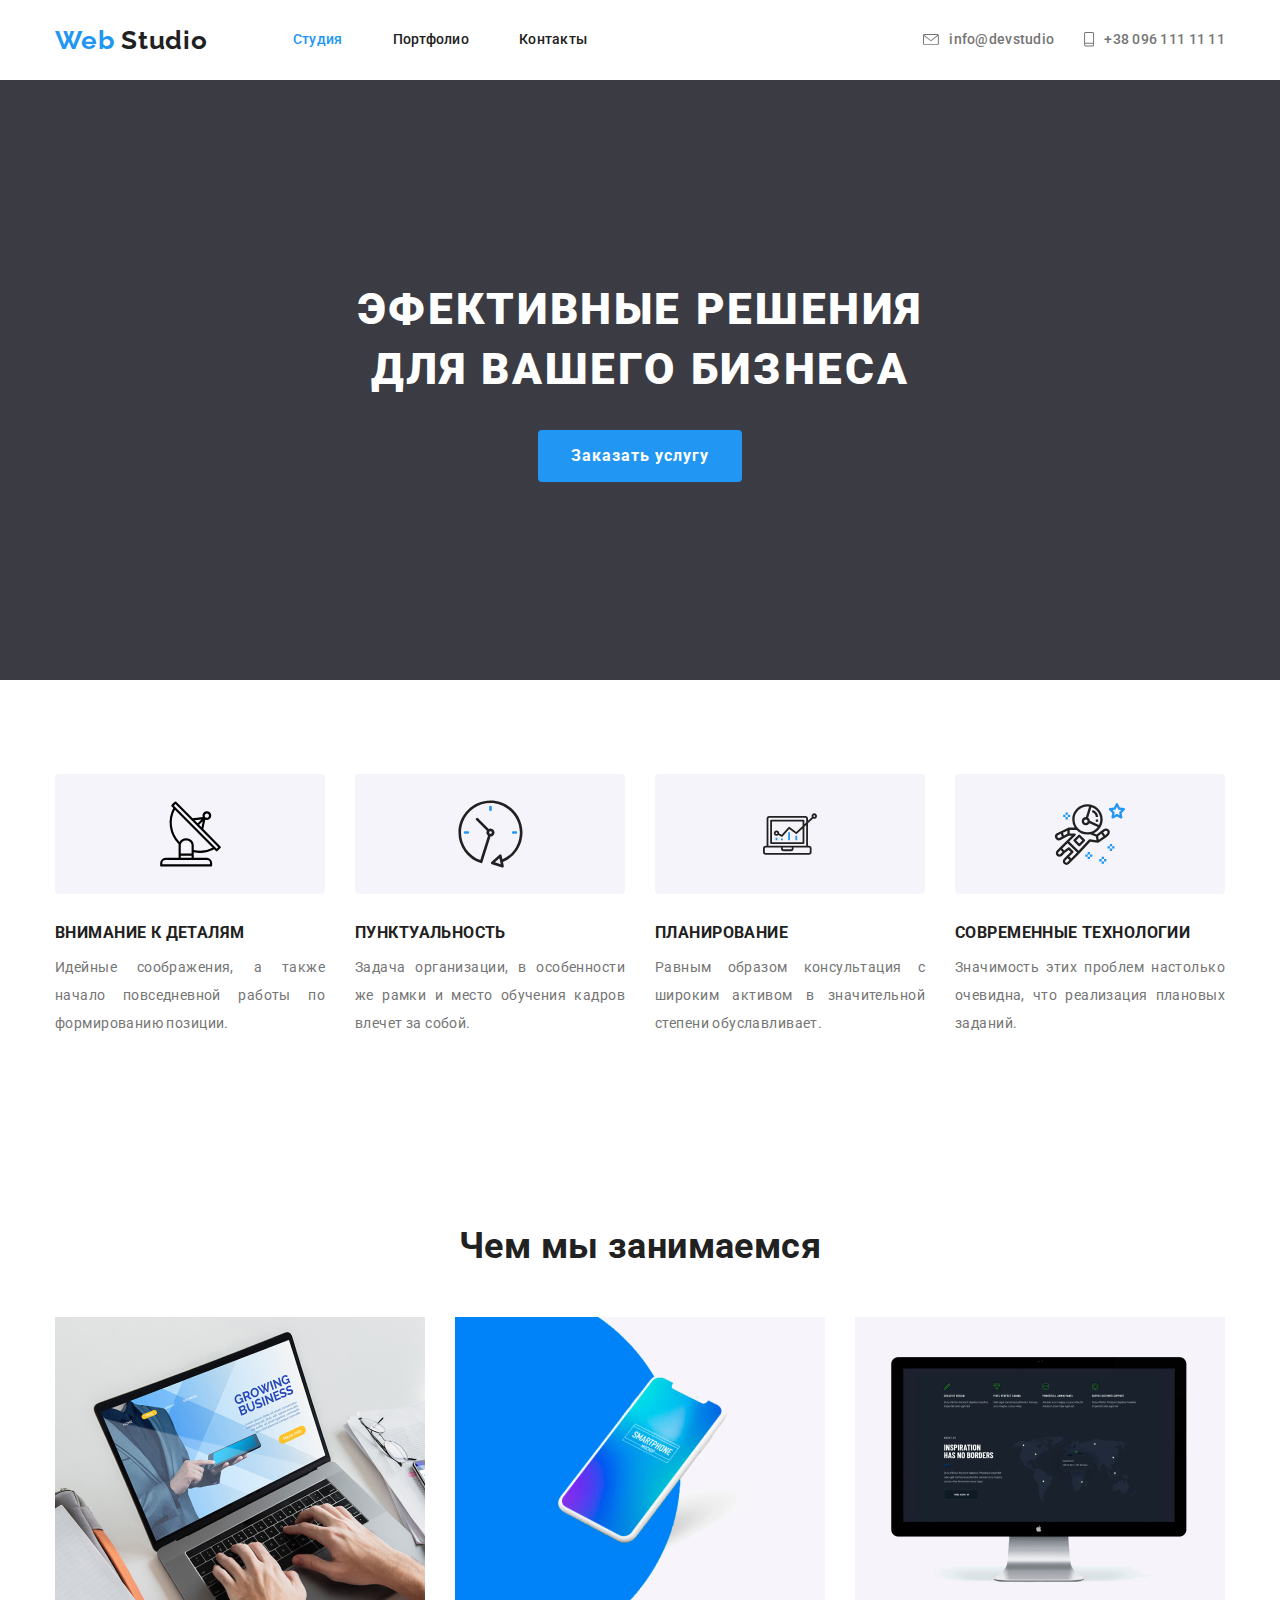
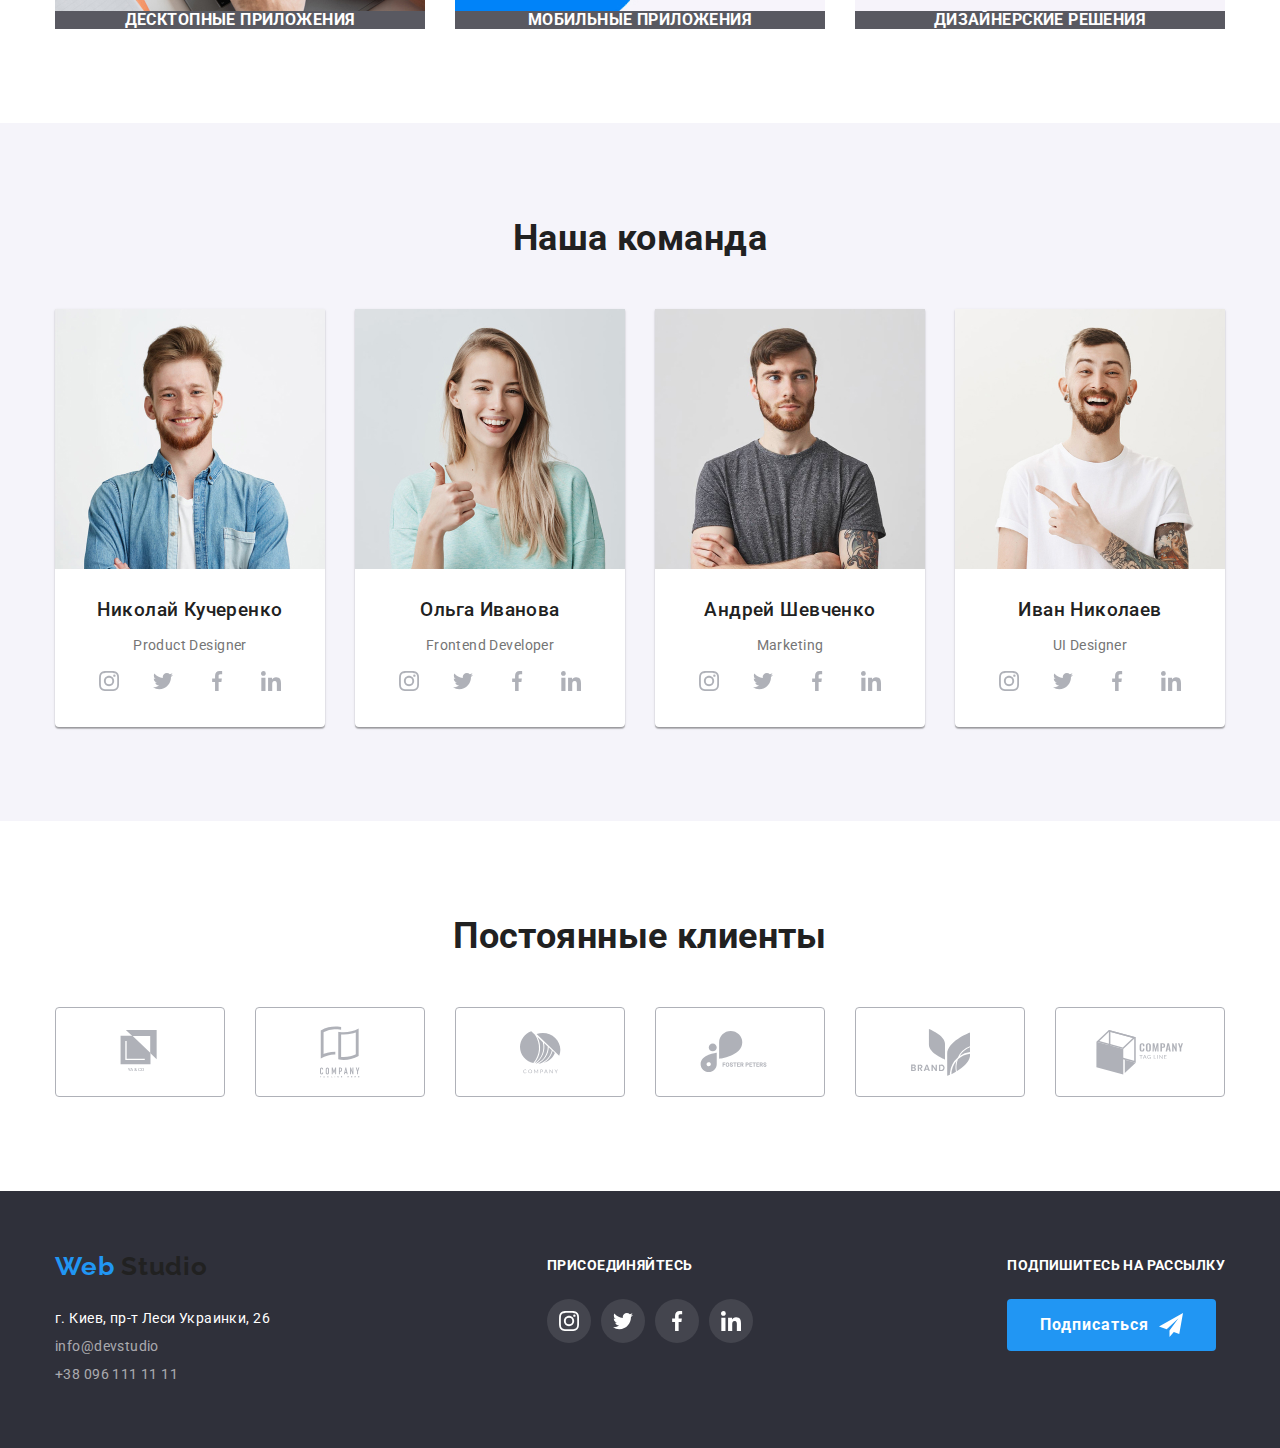
==== commit be8157a3: "Корретировка header" ====
--- a/index.html
+++ b/index.html
@@ -370,8 +370,7 @@
               <a href="" class="button-clients"
                 ><svg width="59" height="47">
                   <use href="./img/symbol-defs.svg#icon-logo5"></use>
-                </svg> </a
-              >"
+                </svg> </a>
             </li>
             <li>
               <a href="" class="button-clients"
--- a/css/styles.css
+++ b/css/styles.css
@@ -192,7 +192,7 @@
       rgba(47, 48, 58, 0.8),
       rgba(47, 48, 58, 0.8)
     ),
-    url('../img/Header.jpg');
+    url('../img/header.jpg');
   background-repeat: no-repeat;
   background-position: center;
   background-size: cover;
@@ -373,8 +373,7 @@
 }
 
 .icon-social {
-  width: 20px;
-  height: 20px;
+  display: flex;
 }
 
 .icon-fone {
